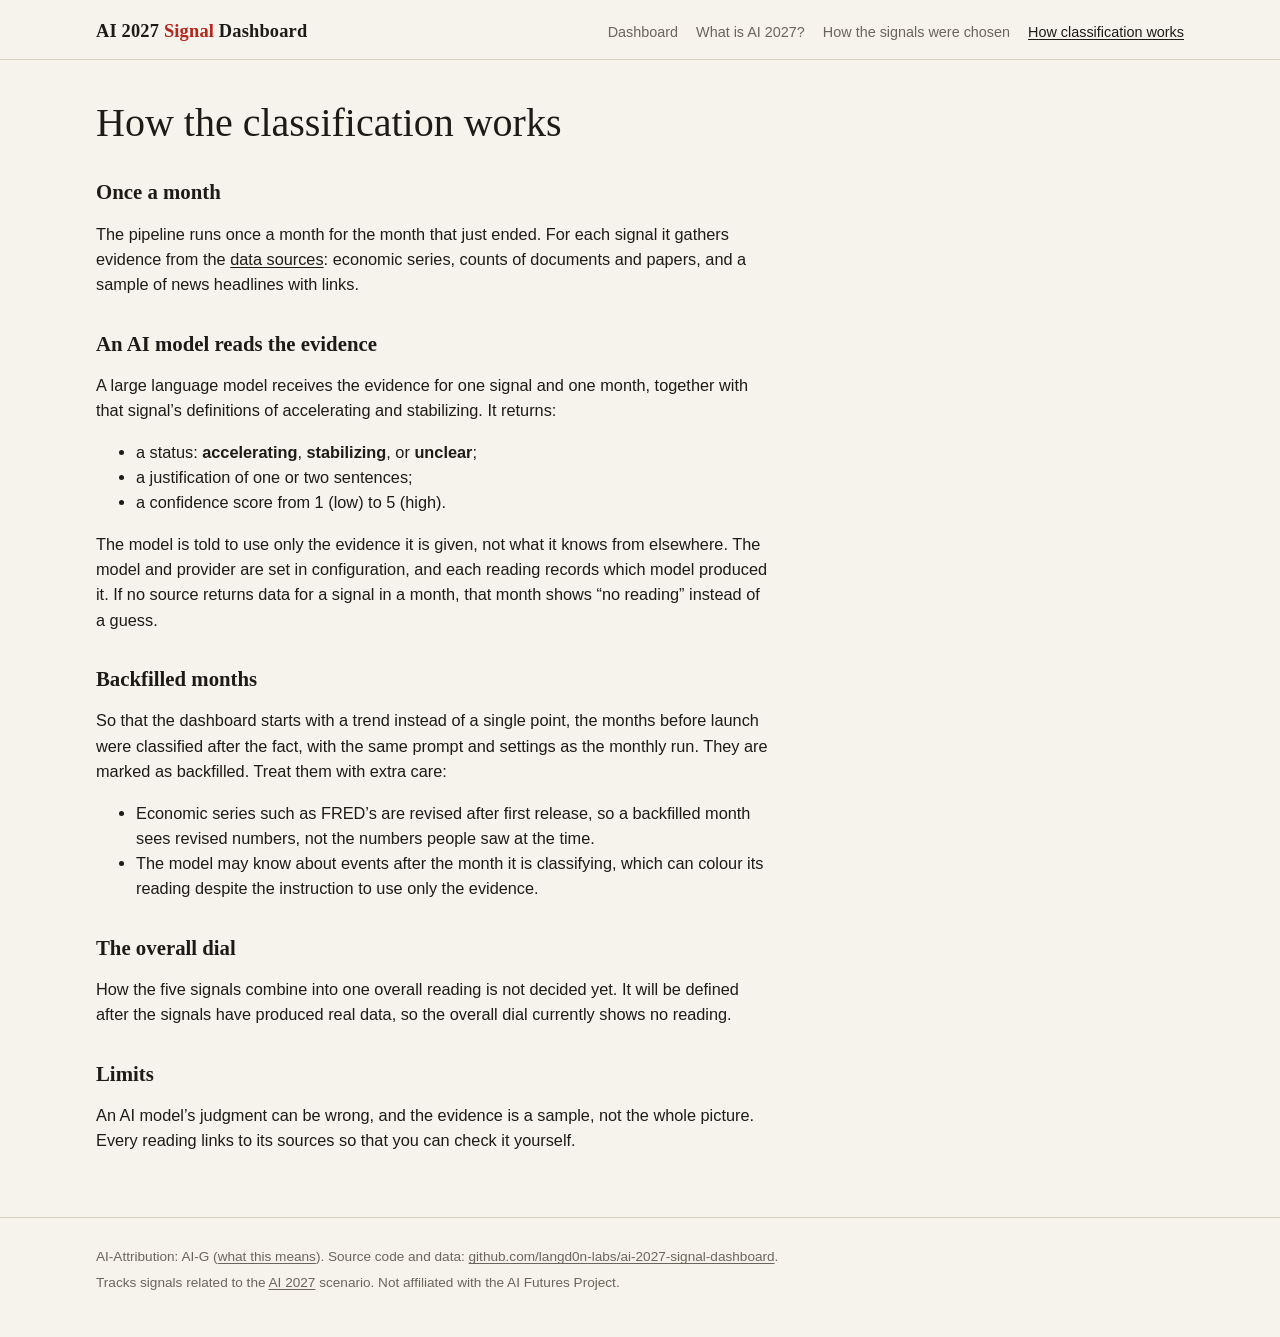
==== site/method.html @ 53eb3b14 "Add the dashboard site with sample data One page with a clock dial for each of the five signals and " ====
<!doctype html>
<html lang="en">
<head>
  <meta charset="utf-8">
  <meta name="viewport" content="width=device-width, initial-scale=1">
  <title>How classification works · AI 2027 Signal Dashboard</title>
  <meta name="description" content="How each signal is classified as accelerating, stabilizing, or unclear, and the limits of the method.">
  <link rel="icon" href="data:,">
  <link rel="stylesheet" href="style.css">
</head>
<body>
  <header class="site-header">
    <div class="wrap">
      <a class="brand" href="index.html">AI 2027 <span>Signal</span> Dashboard</a>
      <nav class="site-nav" aria-label="Site">
      <a href="index.html">Dashboard</a>
      <a href="about.html">What is AI 2027?</a>
      <a href="signals.html">How the signals were chosen</a>
      <a href="method.html" aria-current="page">How classification works</a>
      </nav>
    </div>
  </header>
  <main class="wrap">
    <article class="prose">
      <h1>How the classification works</h1>
      <h2>Once a month</h2>
      <p>The pipeline runs once a month for the month that just ended. For each signal it gathers evidence from the <a href="signals.html">data sources</a>: economic series, counts of documents and papers, and a sample of news headlines with links.</p>
      <h2>An AI model reads the evidence</h2>
      <p>A large language model receives the evidence for one signal and one month, together with that signal’s definitions of accelerating and stabilizing. It returns:</p>
      <ul>
        <li>a status: <strong>accelerating</strong>, <strong>stabilizing</strong>, or <strong>unclear</strong>;</li>
        <li>a justification of one or two sentences;</li>
        <li>a confidence score from 1 (low) to 5 (high).</li>
      </ul>
      <p>The model is told to use only the evidence it is given, not what it knows from elsewhere. The model and provider are set in configuration, and each reading records which model produced it. If no source returns data for a signal in a month, that month shows “no reading” instead of a guess.</p>
      <h2>Backfilled months</h2>
      <p>So that the dashboard starts with a trend instead of a single point, the months before launch were classified after the fact, with the same prompt and settings as the monthly run. They are marked as backfilled. Treat them with extra care:</p>
      <ul>
        <li>Economic series such as FRED’s are revised after first release, so a backfilled month sees revised numbers, not the numbers people saw at the time.</li>
        <li>The model may know about events after the month it is classifying, which can colour its reading despite the instruction to use only the evidence.</li>
      </ul>
      <h2>The overall dial</h2>
      <p>How the five signals combine into one overall reading is not decided yet. It will be defined after the signals have produced real data, so the overall dial currently shows no reading.</p>
      <h2>Limits</h2>
      <p>An AI model’s judgment can be wrong, and the evidence is a sample, not the whole picture. Every reading links to its sources so that you can check it yourself.</p>
    </article>
  </main>
  <footer class="site-footer">
    <div class="wrap">
      <p>AI-Attribution: AI-G (<a href="https://langd0n.com/ai-attribution">what this means</a>). Source code and data: <a href="https://github.com/langd0n-labs/ai-2027-signal-dashboard">github.com/langd0n-labs/ai-2027-signal-dashboard</a>.</p>
      <p>Tracks signals related to the <a href="https://ai-2027.com">AI 2027</a> scenario. Not affiliated with the AI Futures Project.</p>
    </div>
  </footer>
</body>
</html>
---- site/style.css ----
:root {
  --bg: #f6f3ec;
  --surface: #fffdf8;
  --ink: #1d1b18;
  --muted: #6b655b;
  --rule: #d9d2c3;
  --face: #fbf8f1;
  --accel: #b3261e;
  --stable: #2f6b5f;
  --unclear: #7a7468;
  --accent: #b3261e;
  --focus: #1f5fbf;
  --serif: "Iowan Old Style", "Palatino Linotype", Palatino, Georgia, serif;
  --sans: -apple-system, BlinkMacSystemFont, "Segoe UI", Roboto, "Helvetica Neue", Arial, sans-serif;
  --mono: ui-monospace, "SF Mono", Menlo, Consolas, monospace;
  color-scheme: light dark;
}

@media (prefers-color-scheme: dark) {
  :root {
    --bg: #15140f;
    --surface: #1e1c17;
    --ink: #ece6d8;
    --muted: #a59e8f;
    --rule: #39352c;
    --face: #24221c;
    --accel: #f0766c;
    --stable: #6fbfab;
    --unclear: #a59e8f;
    --accent: #f0766c;
    --focus: #8ab4ff;
  }
}

* { box-sizing: border-box; }

body {
  margin: 0;
  background: var(--bg);
  color: var(--ink);
  font: 16px/1.55 var(--sans);
}

a { color: inherit; text-underline-offset: 2px; }
a:hover { color: var(--accent); }
:focus-visible { outline: 3px solid var(--focus); outline-offset: 2px; border-radius: 2px; }

.wrap { max-width: 1120px; margin: 0 auto; padding: 0 16px; }

/* Header and footer */
.site-header { border-bottom: 1px solid var(--rule); }
.site-header .wrap { display: flex; flex-wrap: wrap; align-items: baseline; justify-content: space-between; gap: 8px 24px; padding-top: 20px; padding-bottom: 16px; }
.brand { font: 600 1.15rem/1.2 var(--serif); text-decoration: none; letter-spacing: 0.01em; }
.brand span { color: var(--accent); }
.site-nav { display: flex; flex-wrap: wrap; gap: 4px 18px; font-size: 0.9rem; }
.site-nav a { color: var(--muted); text-decoration: none; }
.site-nav a:hover, .site-nav a[aria-current="page"] { color: var(--ink); text-decoration: underline; }

.site-footer { border-top: 1px solid var(--rule); margin-top: 64px; padding: 24px 0 40px; color: var(--muted); font-size: 0.85rem; }
.site-footer p { margin: 4px 0; }

/* Banner */
.banner { background: var(--accent); color: var(--bg); font-weight: 600; text-align: center; padding: 8px 16px; font-size: 0.9rem; }
.banner[hidden] { display: none; }

/* Intro + overall */
.intro { display: grid; grid-template-columns: minmax(0, 1.4fr) minmax(0, 1fr); gap: 32px; align-items: center; padding: 40px 0 32px; border-bottom: 1px solid var(--rule); }
.intro h1 { font: 500 clamp(1.9rem, 4vw, 2.8rem)/1.1 var(--serif); margin: 0 0 12px; letter-spacing: -0.01em; }
.lede { font-size: 1.05rem; color: var(--muted); margin: 0 0 12px; max-width: 38em; }
.updated { font: 0.85rem/1.4 var(--mono); color: var(--muted); margin: 0; }

.overall { display: flex; gap: 20px; align-items: center; background: var(--surface); border: 1px solid var(--rule); padding: 20px; }
.overall .dial { width: 120px; flex: none; }
.overall h2 { font: 600 0.8rem/1 var(--sans); text-transform: uppercase; letter-spacing: 0.1em; color: var(--muted); margin: 0 0 8px; }
.overall p { margin: 0; }
.overall .note { color: var(--muted); font-size: 0.9rem; margin-top: 6px; }

/* Signal cards */
.section-title { font: 600 0.8rem/1 var(--sans); text-transform: uppercase; letter-spacing: 0.1em; color: var(--muted); margin: 32px 0 16px; }
.grid { display: grid; grid-template-columns: repeat(auto-fill, minmax(min(100%, 330px), 1fr)); gap: 20px; }

.card { background: var(--surface); border: 1px solid var(--rule); border-top: 4px solid var(--status, var(--rule)); padding: 18px 20px 20px; display: flex; flex-direction: column; gap: 14px; min-width: 0; }
.card[data-status="accelerating"] { --status: var(--accel); }
.card[data-status="stabilizing"] { --status: var(--stable); }
.card[data-status="unclear"] { --status: var(--unclear); }
.card-head { display: flex; justify-content: space-between; align-items: baseline; gap: 12px; }
.card h3 { font: 600 1.3rem/1.2 var(--serif); margin: 0; }
.period { font: 0.8rem/1 var(--mono); color: var(--muted); white-space: nowrap; }

.reading { display: flex; gap: 16px; align-items: center; }
.reading .dial { width: 96px; flex: none; }
.status { font-weight: 700; font-size: 1.05rem; color: var(--status, var(--muted)); display: flex; align-items: center; gap: 6px; }
.meta-line { color: var(--muted); font-size: 0.85rem; margin: 2px 0 0; }
.meta-line.model { font-family: var(--mono); font-size: 0.78rem; white-space: nowrap; overflow: hidden; text-overflow: ellipsis; }
.justification { margin: 0; }

.history { display: flex; flex-direction: column; gap: 6px; }
.history-label { font-size: 0.75rem; color: var(--muted); text-transform: uppercase; letter-spacing: 0.08em; }
.strip { display: flex; gap: 4px; flex-wrap: wrap; list-style: none; margin: 0; padding: 0; }
.mark { width: 30px; height: 30px; display: grid; place-items: center; font-size: 0.75rem; line-height: 1; border: 2px solid var(--c, var(--rule)); color: var(--c, var(--muted)); }
.mark[data-status="accelerating"] { --c: var(--accel); }
.mark[data-status="stabilizing"] { --c: var(--stable); }
.mark[data-status="unclear"] { --c: var(--unclear); }
.mark[data-run="scheduled"] { background: var(--c); color: var(--surface); }
.mark[data-run="backfill"] { border-style: dashed; }
.mark.none { border-style: dotted; color: var(--muted); }
.strip-box { width: fit-content; max-width: 100%; display: flex; flex-direction: column; gap: 4px; }
.strip-axis { display: flex; justify-content: space-between; gap: 12px; font: 0.7rem/1 var(--mono); color: var(--muted); }

.sources { font-size: 0.85rem; }
.sources h4 { font-size: 0.75rem; color: var(--muted); text-transform: uppercase; letter-spacing: 0.08em; margin: 0 0 4px; font-weight: 600; }
.sources ul { margin: 0; padding-left: 18px; }
.sources li { overflow-wrap: anywhere; }

/* Dial */
.dial svg { display: block; width: 100%; height: auto; }
.dial .face { fill: var(--face); stroke: var(--ink); stroke-width: 1.5; }
.dial .tick { stroke: var(--muted); stroke-width: 1.5; }
.dial .tick.major { stroke: var(--ink); stroke-width: 3; }
.dial .wedge { fill: var(--status, var(--unclear)); opacity: 0.22; }
.dial .hand { stroke: var(--ink); stroke-linecap: round; }
.dial .hand.minute { stroke: var(--status, var(--ink)); stroke-width: 3; }
.dial .hand.hour { stroke-width: 4; }
.dial .hand.dashed { stroke-dasharray: 4 3; }
.dial .hub { fill: var(--ink); }
.dial .empty-label { fill: var(--muted); font: 600 9px var(--sans); text-anchor: middle; letter-spacing: 0.08em; }

/* Legend */
.legend { display: flex; flex-wrap: wrap; gap: 12px 28px; margin-top: 24px; padding: 16px 20px; border: 1px solid var(--rule); font-size: 0.85rem; color: var(--muted); }
.legend div { display: flex; align-items: center; gap: 8px; }
.legend .mark { width: 22px; height: 22px; }
.legend + .meta-line { margin-top: 12px; }

.error { border: 1px solid var(--accent); padding: 16px 20px; margin: 32px 0; }

/* Explainer pages */
.prose { max-width: 42em; padding: 40px 0 0; }
.prose h1 { font: 500 clamp(1.8rem, 4vw, 2.5rem)/1.15 var(--serif); margin: 0 0 20px; }
.prose h2 { font: 600 1.3rem/1.3 var(--serif); margin: 32px 0 8px; }
.prose p, .prose li { font-size: 1.02rem; }
.prose dl { margin: 0; }
.prose dt { font: 600 1.1rem/1.3 var(--serif); margin-top: 20px; }
.prose dd { margin: 4px 0 0; }
.prose dd p { margin: 4px 0; }
.prose .tag { font-weight: 700; }
.prose .tag.a { color: var(--accel); }
.prose .tag.s { color: var(--stable); }

@media (max-width: 760px) {
  .intro { grid-template-columns: 1fr; padding-top: 28px; gap: 24px; }
}
@media (max-width: 400px) {
  .overall { flex-direction: column; align-items: flex-start; }
  .reading .dial { width: 80px; }
}
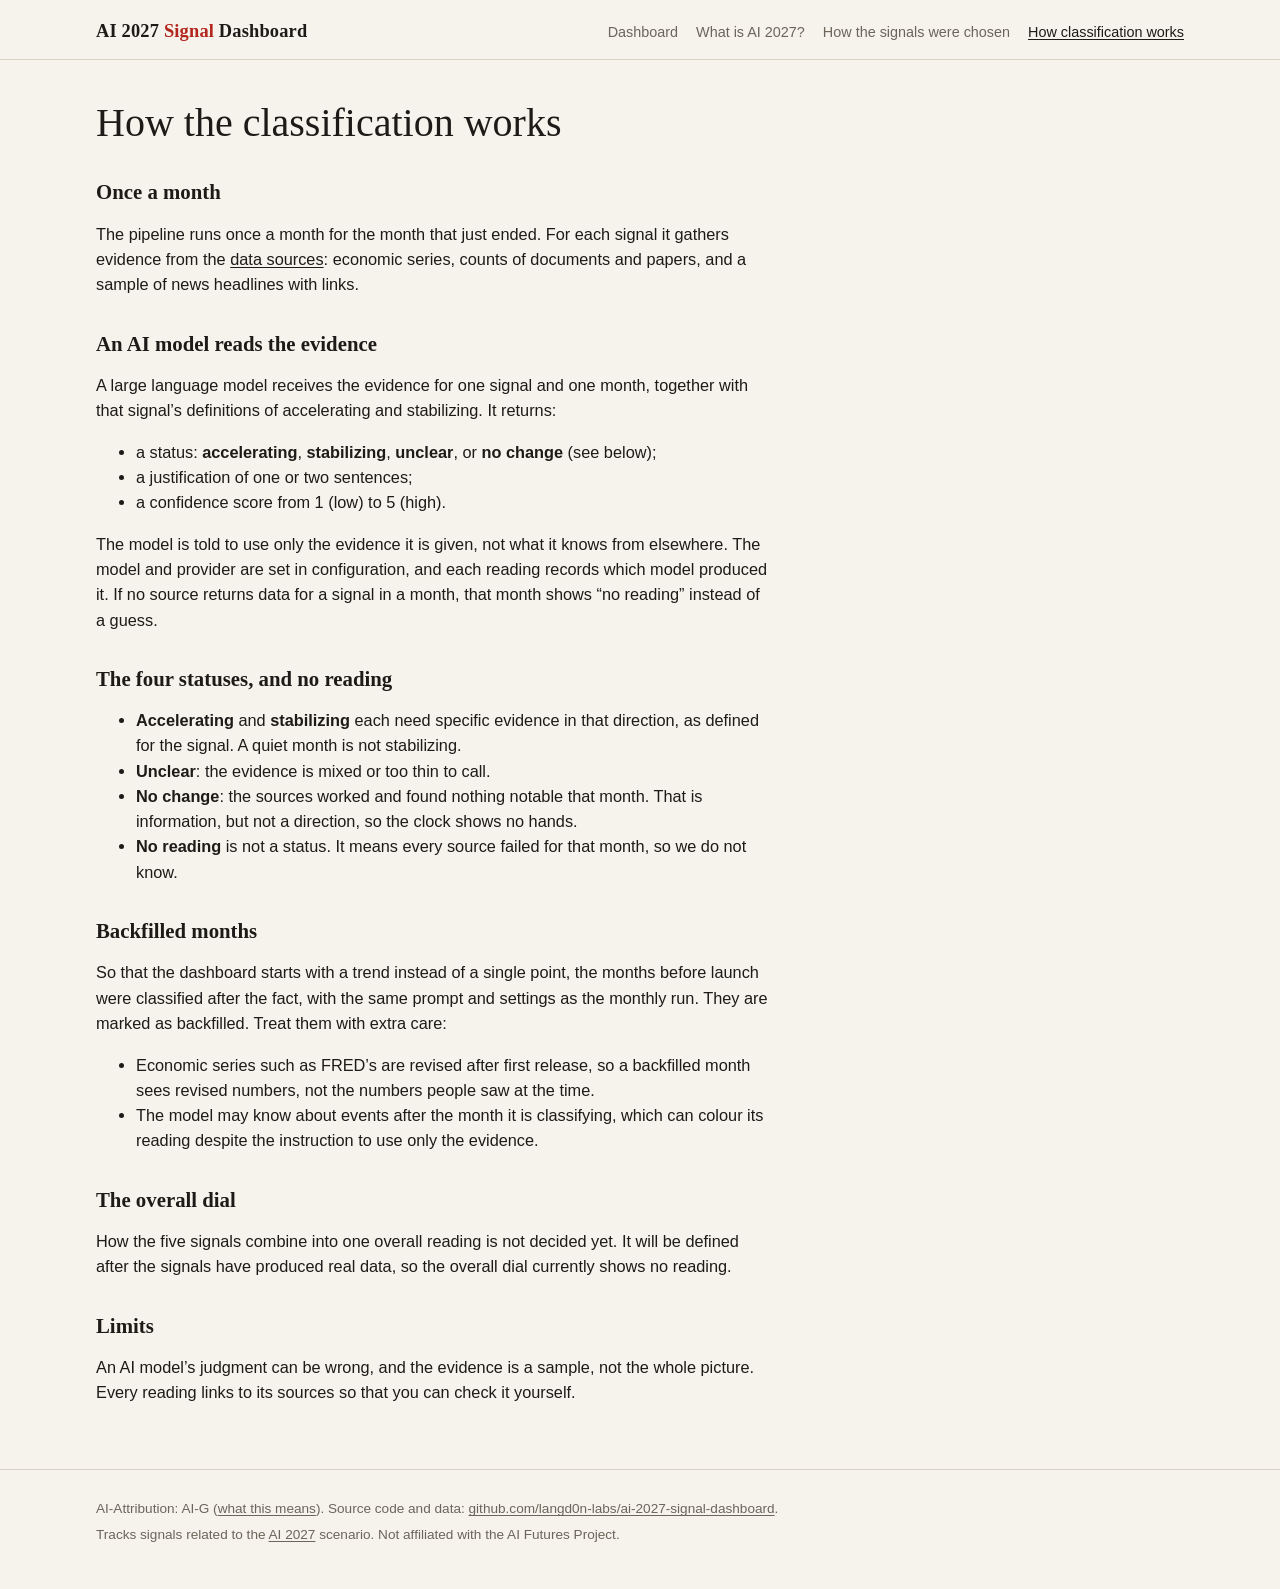
==== commit 80ace329: "Add a "no change" status for quiet months A fourth status, no_change, for months where the sources w" ====
--- a/site/method.html
+++ b/site/method.html
@@ -4,7 +4,7 @@
   <meta charset="utf-8">
   <meta name="viewport" content="width=device-width, initial-scale=1">
   <title>How classification works · AI 2027 Signal Dashboard</title>
-  <meta name="description" content="How each signal is classified as accelerating, stabilizing, or unclear, and the limits of the method.">
+  <meta name="description" content="How each signal is classified as accelerating, stabilizing, unclear, or no change, and the limits of the method.">
   <link rel="icon" href="data:,">
   <link rel="stylesheet" href="style.css">
 </head>
@@ -28,11 +28,18 @@
       <h2>An AI model reads the evidence</h2>
       <p>A large language model receives the evidence for one signal and one month, together with that signal’s definitions of accelerating and stabilizing. It returns:</p>
       <ul>
-        <li>a status: <strong>accelerating</strong>, <strong>stabilizing</strong>, or <strong>unclear</strong>;</li>
+        <li>a status: <strong>accelerating</strong>, <strong>stabilizing</strong>, <strong>unclear</strong>, or <strong>no change</strong> (see below);</li>
         <li>a justification of one or two sentences;</li>
         <li>a confidence score from 1 (low) to 5 (high).</li>
       </ul>
       <p>The model is told to use only the evidence it is given, not what it knows from elsewhere. The model and provider are set in configuration, and each reading records which model produced it. If no source returns data for a signal in a month, that month shows “no reading” instead of a guess.</p>
+      <h2>The four statuses, and no reading</h2>
+      <ul>
+        <li><strong>Accelerating</strong> and <strong>stabilizing</strong> each need specific evidence in that direction, as defined for the signal. A quiet month is not stabilizing.</li>
+        <li><strong>Unclear</strong>: the evidence is mixed or too thin to call.</li>
+        <li><strong>No change</strong>: the sources worked and found nothing notable that month. That is information, but not a direction, so the clock shows no hands.</li>
+        <li><strong>No reading</strong> is not a status. It means every source failed for that month, so we do not know.</li>
+      </ul>
       <h2>Backfilled months</h2>
       <p>So that the dashboard starts with a trend instead of a single point, the months before launch were classified after the fact, with the same prompt and settings as the monthly run. They are marked as backfilled. Treat them with extra care:</p>
       <ul>
--- a/site/style.css
+++ b/site/style.css
@@ -67,6 +67,8 @@
 .intro { display: grid; grid-template-columns: minmax(0, 1.4fr) minmax(0, 1fr); gap: 32px; align-items: center; padding: 40px 0 32px; border-bottom: 1px solid var(--rule); }
 .intro h1 { font: 500 clamp(1.9rem, 4vw, 2.8rem)/1.1 var(--serif); margin: 0 0 12px; letter-spacing: -0.01em; }
 .lede { font-size: 1.05rem; color: var(--muted); margin: 0 0 12px; max-width: 38em; }
+.reading-month { font: 600 1.2rem/1.3 var(--sans); margin: 0 0 4px; }
+.reading-month:empty { display: none; }
 .updated { font: 0.85rem/1.4 var(--mono); color: var(--muted); margin: 0; }
 
 .overall { display: flex; gap: 20px; align-items: center; background: var(--surface); border: 1px solid var(--rule); padding: 20px; }
@@ -80,9 +82,10 @@
 .grid { display: grid; grid-template-columns: repeat(auto-fill, minmax(min(100%, 330px), 1fr)); gap: 20px; }
 
 .card { background: var(--surface); border: 1px solid var(--rule); border-top: 4px solid var(--status, var(--rule)); padding: 18px 20px 20px; display: flex; flex-direction: column; gap: 14px; min-width: 0; }
-.card[data-status="accelerating"] { --status: var(--accel); }
-.card[data-status="stabilizing"] { --status: var(--stable); }
-.card[data-status="unclear"] { --status: var(--unclear); }
+:is(.card, .overall)[data-status="accelerating"] { --status: var(--accel); }
+:is(.card, .overall)[data-status="stabilizing"] { --status: var(--stable); }
+:is(.card, .overall)[data-status="unclear"] { --status: var(--unclear); }
+:is(.card, .overall)[data-status="no_change"] { --status: var(--unclear); }
 .card-head { display: flex; justify-content: space-between; align-items: baseline; gap: 12px; }
 .card h3 { font: 600 1.3rem/1.2 var(--serif); margin: 0; }
 .period { font: 0.8rem/1 var(--mono); color: var(--muted); white-space: nowrap; }
@@ -101,6 +104,7 @@
 .mark[data-status="accelerating"] { --c: var(--accel); }
 .mark[data-status="stabilizing"] { --c: var(--stable); }
 .mark[data-status="unclear"] { --c: var(--unclear); }
+.mark[data-status="no_change"] { --c: var(--unclear); }
 .mark[data-run="scheduled"] { background: var(--c); color: var(--surface); }
 .mark[data-run="backfill"] { border-style: dashed; }
 .mark.none { border-style: dotted; color: var(--muted); }
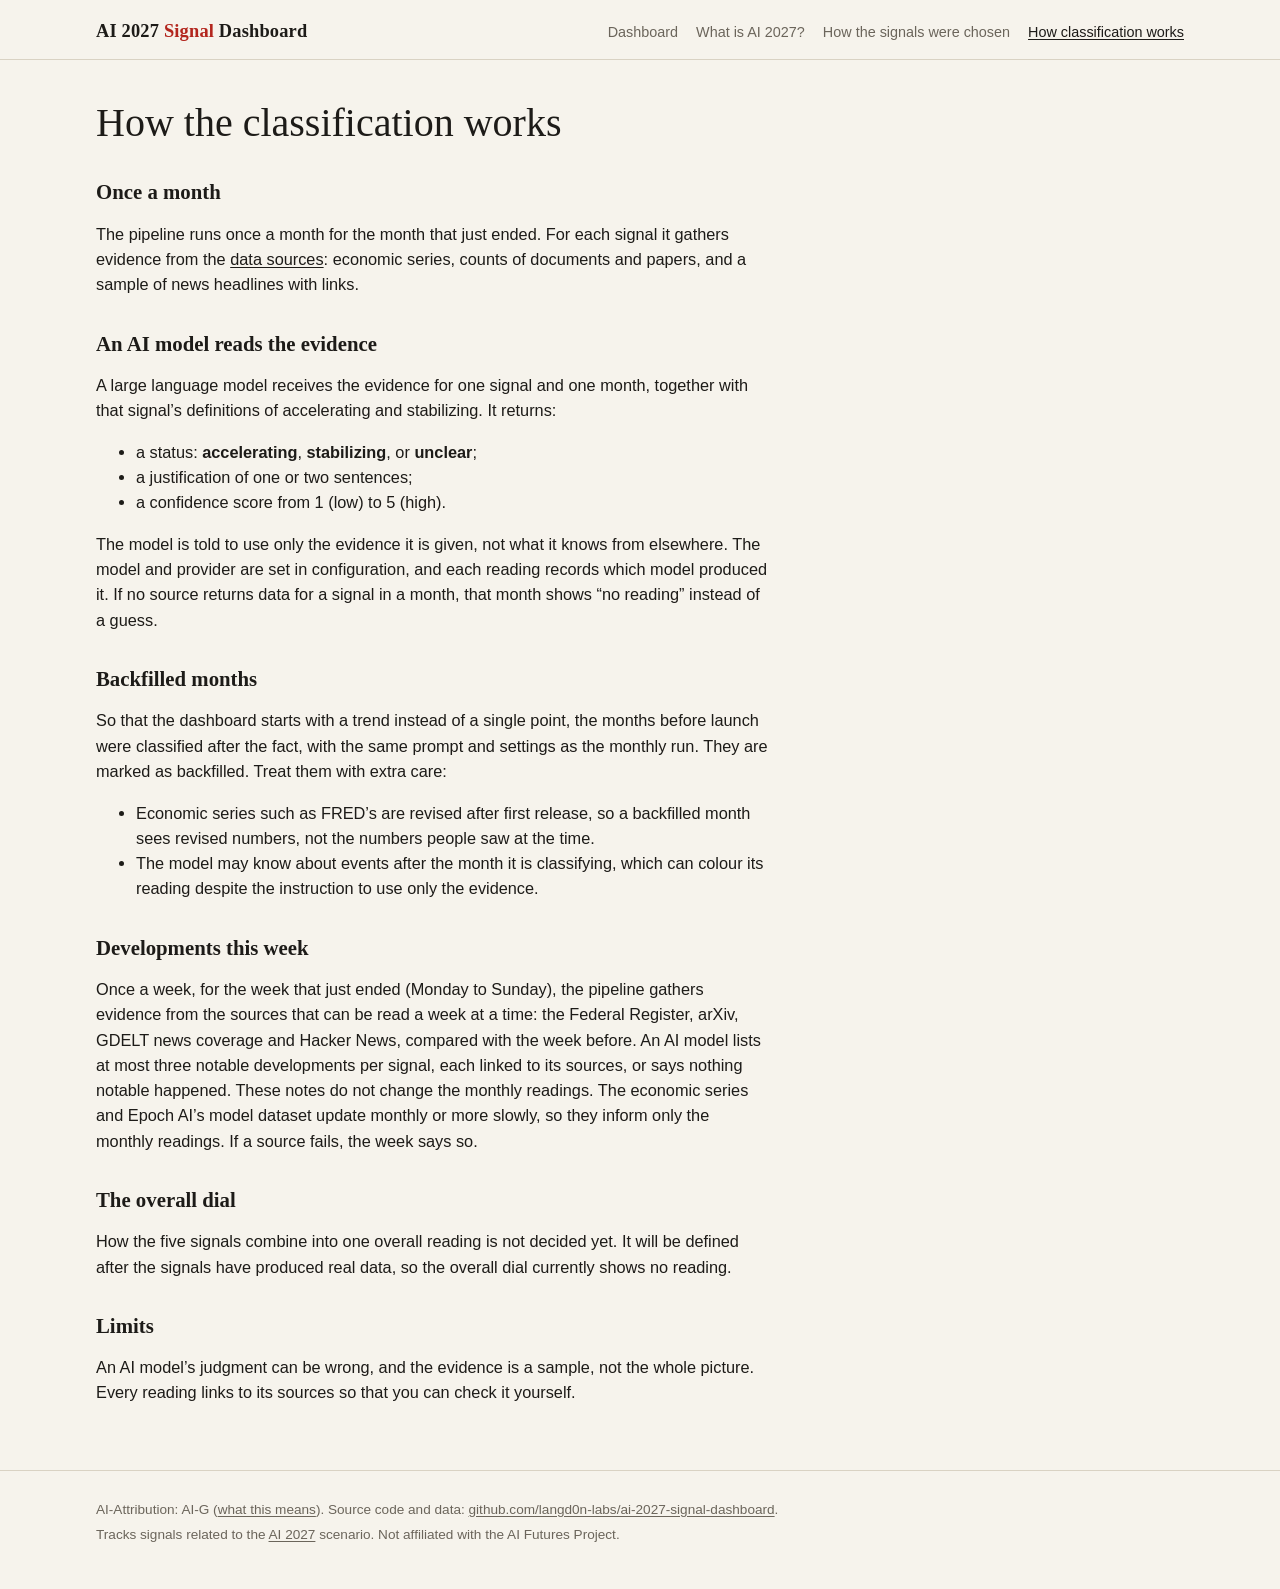
==== commit 36b2037a: "Add weekly developments alongside monthly signal readings (#26) pipeline/weekly.py summarizes up to " ====
--- a/site/method.html
+++ b/site/method.html
@@ -4,7 +4,7 @@
   <meta charset="utf-8">
   <meta name="viewport" content="width=device-width, initial-scale=1">
   <title>How classification works · AI 2027 Signal Dashboard</title>
-  <meta name="description" content="How each signal is classified as accelerating, stabilizing, unclear, or no change, and the limits of the method.">
+  <meta name="description" content="How each signal is classified as accelerating, stabilizing, or unclear, and the limits of the method.">
   <link rel="icon" href="data:,">
   <link rel="stylesheet" href="style.css">
 </head>
@@ -28,24 +28,19 @@
       <h2>An AI model reads the evidence</h2>
       <p>A large language model receives the evidence for one signal and one month, together with that signal’s definitions of accelerating and stabilizing. It returns:</p>
       <ul>
-        <li>a status: <strong>accelerating</strong>, <strong>stabilizing</strong>, <strong>unclear</strong>, or <strong>no change</strong> (see below);</li>
+        <li>a status: <strong>accelerating</strong>, <strong>stabilizing</strong>, or <strong>unclear</strong>;</li>
         <li>a justification of one or two sentences;</li>
         <li>a confidence score from 1 (low) to 5 (high).</li>
       </ul>
       <p>The model is told to use only the evidence it is given, not what it knows from elsewhere. The model and provider are set in configuration, and each reading records which model produced it. If no source returns data for a signal in a month, that month shows “no reading” instead of a guess.</p>
-      <h2>The four statuses, and no reading</h2>
-      <ul>
-        <li><strong>Accelerating</strong> and <strong>stabilizing</strong> each need specific evidence in that direction, as defined for the signal. A quiet month is not stabilizing.</li>
-        <li><strong>Unclear</strong>: the evidence is mixed or too thin to call.</li>
-        <li><strong>No change</strong>: the sources worked and found nothing notable that month. That is information, but not a direction, so the clock shows no hands.</li>
-        <li><strong>No reading</strong> is not a status. It means every source failed for that month, so we do not know.</li>
-      </ul>
       <h2>Backfilled months</h2>
       <p>So that the dashboard starts with a trend instead of a single point, the months before launch were classified after the fact, with the same prompt and settings as the monthly run. They are marked as backfilled. Treat them with extra care:</p>
       <ul>
         <li>Economic series such as FRED’s are revised after first release, so a backfilled month sees revised numbers, not the numbers people saw at the time.</li>
         <li>The model may know about events after the month it is classifying, which can colour its reading despite the instruction to use only the evidence.</li>
       </ul>
+      <h2>Developments this week</h2>
+      <p>Once a week, for the week that just ended (Monday to Sunday), the pipeline gathers evidence from the sources that can be read a week at a time: the Federal Register, arXiv, GDELT news coverage and Hacker News, compared with the week before. An AI model lists at most three notable developments per signal, each linked to its sources, or says nothing notable happened. These notes do not change the monthly readings. The economic series and Epoch AI’s model dataset update monthly or more slowly, so they inform only the monthly readings. If a source fails, the week says so.</p>
       <h2>The overall dial</h2>
       <p>How the five signals combine into one overall reading is not decided yet. It will be defined after the signals have produced real data, so the overall dial currently shows no reading.</p>
       <h2>Limits</h2>
--- a/site/style.css
+++ b/site/style.css
@@ -85,7 +85,6 @@
 :is(.card, .overall)[data-status="accelerating"] { --status: var(--accel); }
 :is(.card, .overall)[data-status="stabilizing"] { --status: var(--stable); }
 :is(.card, .overall)[data-status="unclear"] { --status: var(--unclear); }
-:is(.card, .overall)[data-status="no_change"] { --status: var(--unclear); }
 .card-head { display: flex; justify-content: space-between; align-items: baseline; gap: 12px; }
 .card h3 { font: 600 1.3rem/1.2 var(--serif); margin: 0; }
 .period { font: 0.8rem/1 var(--mono); color: var(--muted); white-space: nowrap; }
@@ -104,7 +103,6 @@
 .mark[data-status="accelerating"] { --c: var(--accel); }
 .mark[data-status="stabilizing"] { --c: var(--stable); }
 .mark[data-status="unclear"] { --c: var(--unclear); }
-.mark[data-status="no_change"] { --c: var(--unclear); }
 .mark[data-run="scheduled"] { background: var(--c); color: var(--surface); }
 .mark[data-run="backfill"] { border-style: dashed; }
 .mark.none { border-style: dotted; color: var(--muted); }
@@ -135,6 +133,17 @@
 .legend .mark { width: 22px; height: 22px; }
 .legend + .meta-line { margin-top: 12px; }
 
+/* Weekly developments: a plain list, no dials, so it never reads as a monthly reading */
+.weekly { margin-top: 40px; padding-top: 8px; border-top: 1px solid var(--rule); }
+.weekly-note { color: var(--muted); max-width: 46em; margin: 0 0 8px; }
+.weekly-list { display: grid; grid-template-columns: repeat(auto-fill, minmax(min(100%, 330px), 1fr)); gap: 0 32px; margin-top: 16px; }
+.weekly-item { border-left: 3px solid var(--rule); padding: 2px 0 2px 14px; margin-bottom: 20px; min-width: 0; }
+.weekly-item h3 { font: 600 1.05rem/1.3 var(--serif); margin: 0 0 6px; }
+.weekly-item ul { margin: 0; padding-left: 18px; }
+.weekly-item li { margin-bottom: 6px; overflow-wrap: anywhere; }
+.weekly-item .cite { color: var(--muted); font-size: 0.85rem; }
+.weekly-item .quiet { margin: 0; color: var(--muted); font-style: italic; }
+
 .error { border: 1px solid var(--accent); padding: 16px 20px; margin: 32px 0; }
 
 /* Explainer pages */
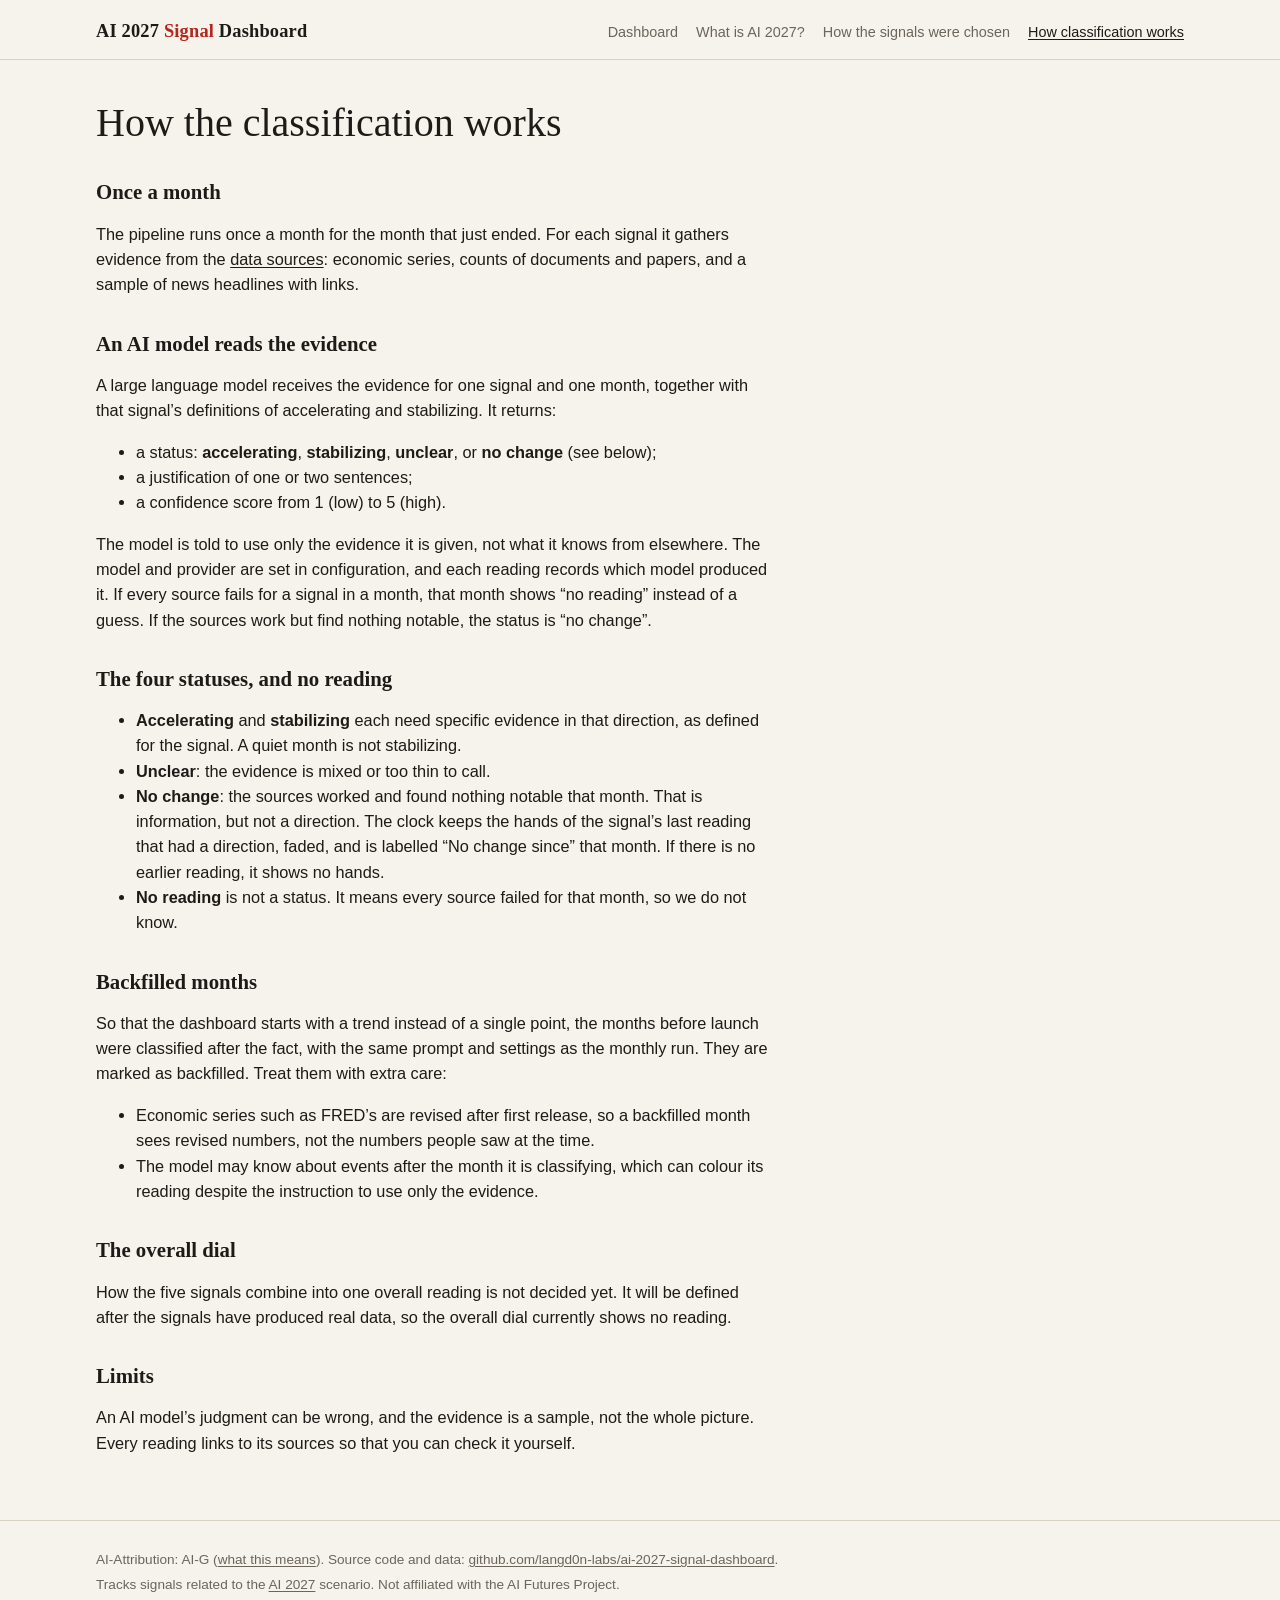
==== commit 74494b1b: "Carry the last direction on a faded clock for no-change months A no_change month now shows the hands" ====
--- a/site/method.html
+++ b/site/method.html
@@ -4,7 +4,7 @@
   <meta charset="utf-8">
   <meta name="viewport" content="width=device-width, initial-scale=1">
   <title>How classification works · AI 2027 Signal Dashboard</title>
-  <meta name="description" content="How each signal is classified as accelerating, stabilizing, or unclear, and the limits of the method.">
+  <meta name="description" content="How each signal is classified as accelerating, stabilizing, unclear, or no change, and the limits of the method.">
   <link rel="icon" href="data:,">
   <link rel="stylesheet" href="style.css">
 </head>
@@ -28,19 +28,24 @@
       <h2>An AI model reads the evidence</h2>
       <p>A large language model receives the evidence for one signal and one month, together with that signal’s definitions of accelerating and stabilizing. It returns:</p>
       <ul>
-        <li>a status: <strong>accelerating</strong>, <strong>stabilizing</strong>, or <strong>unclear</strong>;</li>
+        <li>a status: <strong>accelerating</strong>, <strong>stabilizing</strong>, <strong>unclear</strong>, or <strong>no change</strong> (see below);</li>
         <li>a justification of one or two sentences;</li>
         <li>a confidence score from 1 (low) to 5 (high).</li>
       </ul>
-      <p>The model is told to use only the evidence it is given, not what it knows from elsewhere. The model and provider are set in configuration, and each reading records which model produced it. If no source returns data for a signal in a month, that month shows “no reading” instead of a guess.</p>
+      <p>The model is told to use only the evidence it is given, not what it knows from elsewhere. The model and provider are set in configuration, and each reading records which model produced it. If every source fails for a signal in a month, that month shows “no reading” instead of a guess. If the sources work but find nothing notable, the status is “no change”.</p>
+      <h2>The four statuses, and no reading</h2>
+      <ul>
+        <li><strong>Accelerating</strong> and <strong>stabilizing</strong> each need specific evidence in that direction, as defined for the signal. A quiet month is not stabilizing.</li>
+        <li><strong>Unclear</strong>: the evidence is mixed or too thin to call.</li>
+        <li><strong>No change</strong>: the sources worked and found nothing notable that month. That is information, but not a direction. The clock keeps the hands of the signal’s last reading that had a direction, faded, and is labelled “No change since” that month. If there is no earlier reading, it shows no hands.</li>
+        <li><strong>No reading</strong> is not a status. It means every source failed for that month, so we do not know.</li>
+      </ul>
       <h2>Backfilled months</h2>
       <p>So that the dashboard starts with a trend instead of a single point, the months before launch were classified after the fact, with the same prompt and settings as the monthly run. They are marked as backfilled. Treat them with extra care:</p>
       <ul>
         <li>Economic series such as FRED’s are revised after first release, so a backfilled month sees revised numbers, not the numbers people saw at the time.</li>
         <li>The model may know about events after the month it is classifying, which can colour its reading despite the instruction to use only the evidence.</li>
       </ul>
-      <h2>Developments this week</h2>
-      <p>Once a week, for the week that just ended (Monday to Sunday), the pipeline gathers evidence from the sources that can be read a week at a time: the Federal Register, arXiv, GDELT news coverage and Hacker News, compared with the week before. An AI model lists at most three notable developments per signal, each linked to its sources, or says nothing notable happened. These notes do not change the monthly readings. The economic series and Epoch AI’s model dataset update monthly or more slowly, so they inform only the monthly readings. If a source fails, the week says so.</p>
       <h2>The overall dial</h2>
       <p>How the five signals combine into one overall reading is not decided yet. It will be defined after the signals have produced real data, so the overall dial currently shows no reading.</p>
       <h2>Limits</h2>
--- a/site/style.css
+++ b/site/style.css
@@ -85,6 +85,7 @@
 :is(.card, .overall)[data-status="accelerating"] { --status: var(--accel); }
 :is(.card, .overall)[data-status="stabilizing"] { --status: var(--stable); }
 :is(.card, .overall)[data-status="unclear"] { --status: var(--unclear); }
+:is(.card, .overall)[data-status="no_change"] { --status: var(--unclear); }
 .card-head { display: flex; justify-content: space-between; align-items: baseline; gap: 12px; }
 .card h3 { font: 600 1.3rem/1.2 var(--serif); margin: 0; }
 .period { font: 0.8rem/1 var(--mono); color: var(--muted); white-space: nowrap; }
@@ -103,6 +104,7 @@
 .mark[data-status="accelerating"] { --c: var(--accel); }
 .mark[data-status="stabilizing"] { --c: var(--stable); }
 .mark[data-status="unclear"] { --c: var(--unclear); }
+.mark[data-status="no_change"] { --c: var(--unclear); }
 .mark[data-run="scheduled"] { background: var(--c); color: var(--surface); }
 .mark[data-run="backfill"] { border-style: dashed; }
 .mark.none { border-style: dotted; color: var(--muted); }
@@ -125,6 +127,7 @@
 .dial .hand.hour { stroke-width: 4; }
 .dial .hand.dashed { stroke-dasharray: 4 3; }
 .dial .hub { fill: var(--ink); }
+.dial.faded svg { opacity: 0.4; }
 .dial .empty-label { fill: var(--muted); font: 600 9px var(--sans); text-anchor: middle; letter-spacing: 0.08em; }
 
 /* Legend */
@@ -132,17 +135,6 @@
 .legend div { display: flex; align-items: center; gap: 8px; }
 .legend .mark { width: 22px; height: 22px; }
 .legend + .meta-line { margin-top: 12px; }
-
-/* Weekly developments: a plain list, no dials, so it never reads as a monthly reading */
-.weekly { margin-top: 40px; padding-top: 8px; border-top: 1px solid var(--rule); }
-.weekly-note { color: var(--muted); max-width: 46em; margin: 0 0 8px; }
-.weekly-list { display: grid; grid-template-columns: repeat(auto-fill, minmax(min(100%, 330px), 1fr)); gap: 0 32px; margin-top: 16px; }
-.weekly-item { border-left: 3px solid var(--rule); padding: 2px 0 2px 14px; margin-bottom: 20px; min-width: 0; }
-.weekly-item h3 { font: 600 1.05rem/1.3 var(--serif); margin: 0 0 6px; }
-.weekly-item ul { margin: 0; padding-left: 18px; }
-.weekly-item li { margin-bottom: 6px; overflow-wrap: anywhere; }
-.weekly-item .cite { color: var(--muted); font-size: 0.85rem; }
-.weekly-item .quiet { margin: 0; color: var(--muted); font-style: italic; }
 
 .error { border: 1px solid var(--accent); padding: 16px 20px; margin: 32px 0; }
 
